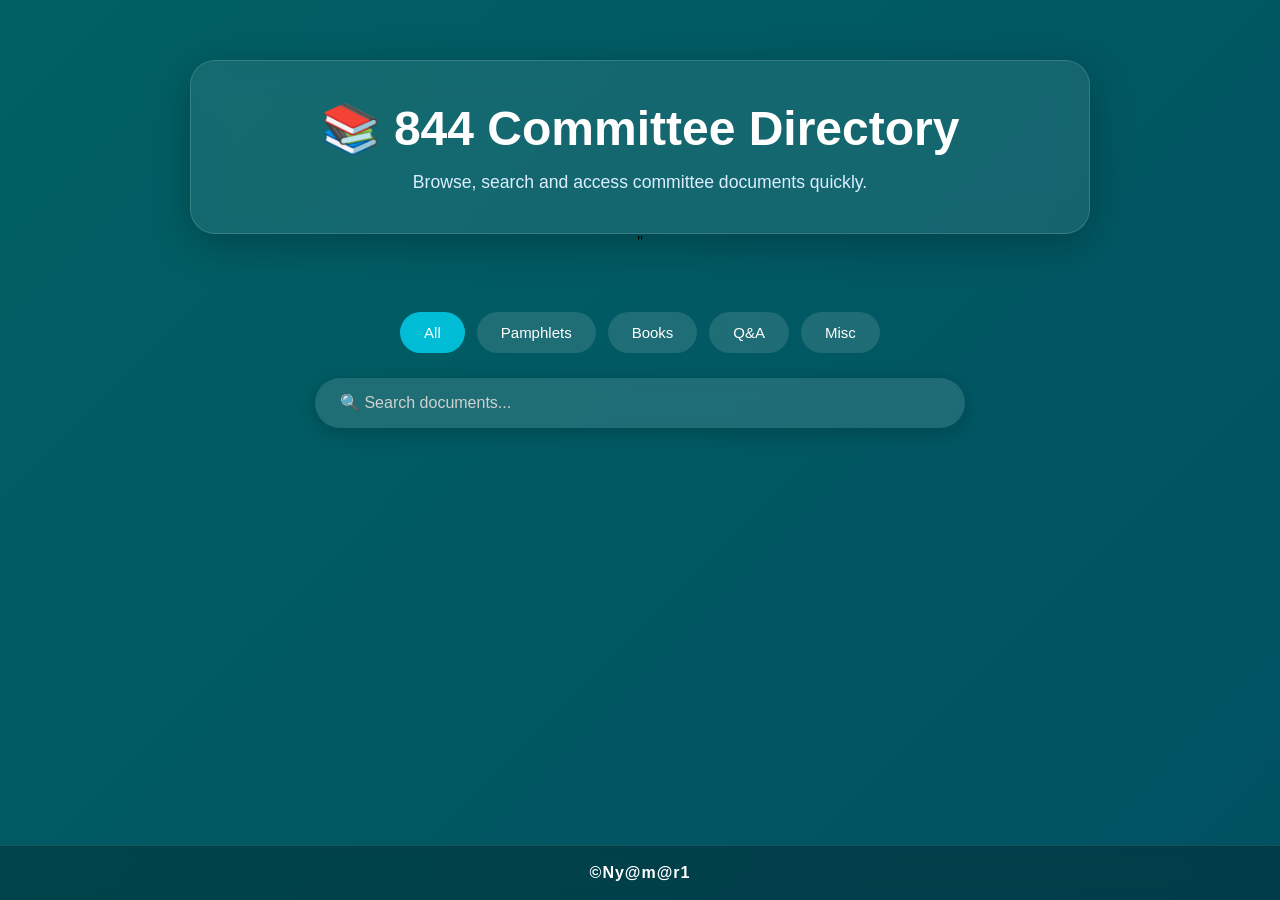
==== 844Committee.html @ 9ddcf1c5 "Add files via upload" ====
<body>

<div class="page">

<header>
    <div class="hero">
        <h1>📚 844 Committee Directory</h1>
        <p>Browse, search and access committee documents quickly.</p>
    </div>
    <link href="style.css" rel="stylesheet" />"
</header>

<section class="controls-container">

    <div class="filter-controls">
        <button class="filter-btn active" data-filter="all">All</button>
        <button class="filter-btn" data-filter="pamphlets">Pamphlets</button>
        <button class="filter-btn" data-filter="books">Books</button>
        <button class="filter-btn" data-filter="q&a">Q&A</button>
        <button class="filter-btn" data-filter="misc">Misc</button>
    </div>

    <div class="search-wrapper">
        <input
        type="text"
        id="document-search"
        placeholder="🔍 Search documents...">
    </div>

</section>

<main
id="document-gallery"
class="document-gallery">
</main>

<footer>
    ©Ny@m@r1
</footer>

</div>
<script src="json.js"></script>
<script src="script.js"></script>
</body>
---- style.css ----
:root{

--primary:#00BCD4;
--secondary:#4DD0E1;
--dark:#102027;
--light:#ECEFF1;
--glass:rgba(255,255,255,.12);

}

*{

margin:0;
padding:0;
box-sizing:border-box;

}

body{

font-family:Segoe UI,Tahoma,sans-serif;

background:linear-gradient(-45deg,#102027,#263238,#004D61,#006064);

background-size:400% 400%;

animation:bg 15s ease infinite;

min-height:100vh;

display:flex;

}

@keyframes bg{

0%{background-position:0 50%;}

50%{background-position:100% 50%;}

100%{background-position:0 50%;}

}

.page{

display:flex;

flex-direction:column;

width:100%;

min-height:100vh;

}

header{

padding:60px 20px 30px;

text-align:center;

}

.hero{

max-width:900px;

margin:auto;

padding:40px;

background:rgba(255,255,255,.08);

backdrop-filter:blur(15px);

border:1px solid rgba(255,255,255,.15);

border-radius:25px;

box-shadow:0 10px 40px rgba(0,0,0,.25);

}

.hero h1{

font-size:3rem;

color:white;

margin-bottom:15px;

}

.hero p{

color:#dbefff;

font-size:1.1rem;

}

.controls-container{

padding:30px;

display:flex;

flex-direction:column;

align-items:center;

gap:25px;

}

.filter-controls{

display:flex;

flex-wrap:wrap;

justify-content:center;

gap:12px;

}

.filter-btn{

padding:12px 24px;

border:none;

border-radius:40px;

background:rgba(255,255,255,.12);

color:white;

cursor:pointer;

font-size:15px;

transition:.3s;

backdrop-filter:blur(12px);

}

.filter-btn:hover{

background:var(--primary);

transform:translateY(-3px);

box-shadow:0 8px 20px rgba(0,188,212,.35);

}

.filter-btn.active{

background:var(--primary);

color:white;

}

.search-wrapper{

width:100%;

max-width:650px;

}

#document-search{

width:100%;

padding:16px 25px;

border-radius:50px;

border:none;

font-size:16px;

outline:none;

background:rgba(255,255,255,.12);

color:white;

backdrop-filter:blur(10px);

box-shadow:0 5px 20px rgba(0,0,0,.2);

transition:.3s;

}

#document-search::placeholder{

color:#d0d0d0;

}

#document-search:focus{

background:rgba(255,255,255,.18);

box-shadow:0 0 25px rgba(0,188,212,.5);

}

.document-gallery{

flex:1;

display:grid;

grid-template-columns:repeat(auto-fit,minmax(300px,1fr));

gap:30px;

padding:20px 40px 60px;

}

.document-card{

background:rgba(255,255,255,.12);

backdrop-filter:blur(14px);

border-radius:20px;

padding:25px;

border:1px solid rgba(255,255,255,.12);

box-shadow:0 10px 30px rgba(0,0,0,.25);

transition:.35s;

display:flex;

flex-direction:column;

justify-content:space-between;

}

.document-card:hover{

transform:translateY(-8px);

box-shadow:0 18px 35px rgba(0,188,212,.25);

}

.document-card h3{

color:white;

margin-bottom:12px;

font-size:1.3rem;

}

.document-card p{

color:#d7f7ff;

margin-bottom:20px;

}

.document-card a{

text-decoration:none;

}

.open-btn{

width:100%;

padding:13px;

border:none;

border-radius:30px;

background:linear-gradient(135deg,#00BCD4,#0097A7);

color:white;

font-weight:bold;

font-size:15px;

cursor:pointer;

transition:.3s;

}

.open-btn:hover{

transform:scale(1.04);

box-shadow:0 10px 25px rgba(0,188,212,.45);

}

footer{

margin-top:auto;

padding:18px;

text-align:center;

color:white;

font-weight:600;

letter-spacing:1px;

background:rgba(0,0,0,.25);

backdrop-filter:blur(10px);

border-top:1px solid rgba(255,255,255,.1);

}

@media(max-width:700px){

.hero h1{

font-size:2rem;

}

.hero{

padding:30px 20px;

}

.document-gallery{

padding:20px;

}

.filter-btn{

font-size:14px;

padding:10px 18px;

}

}
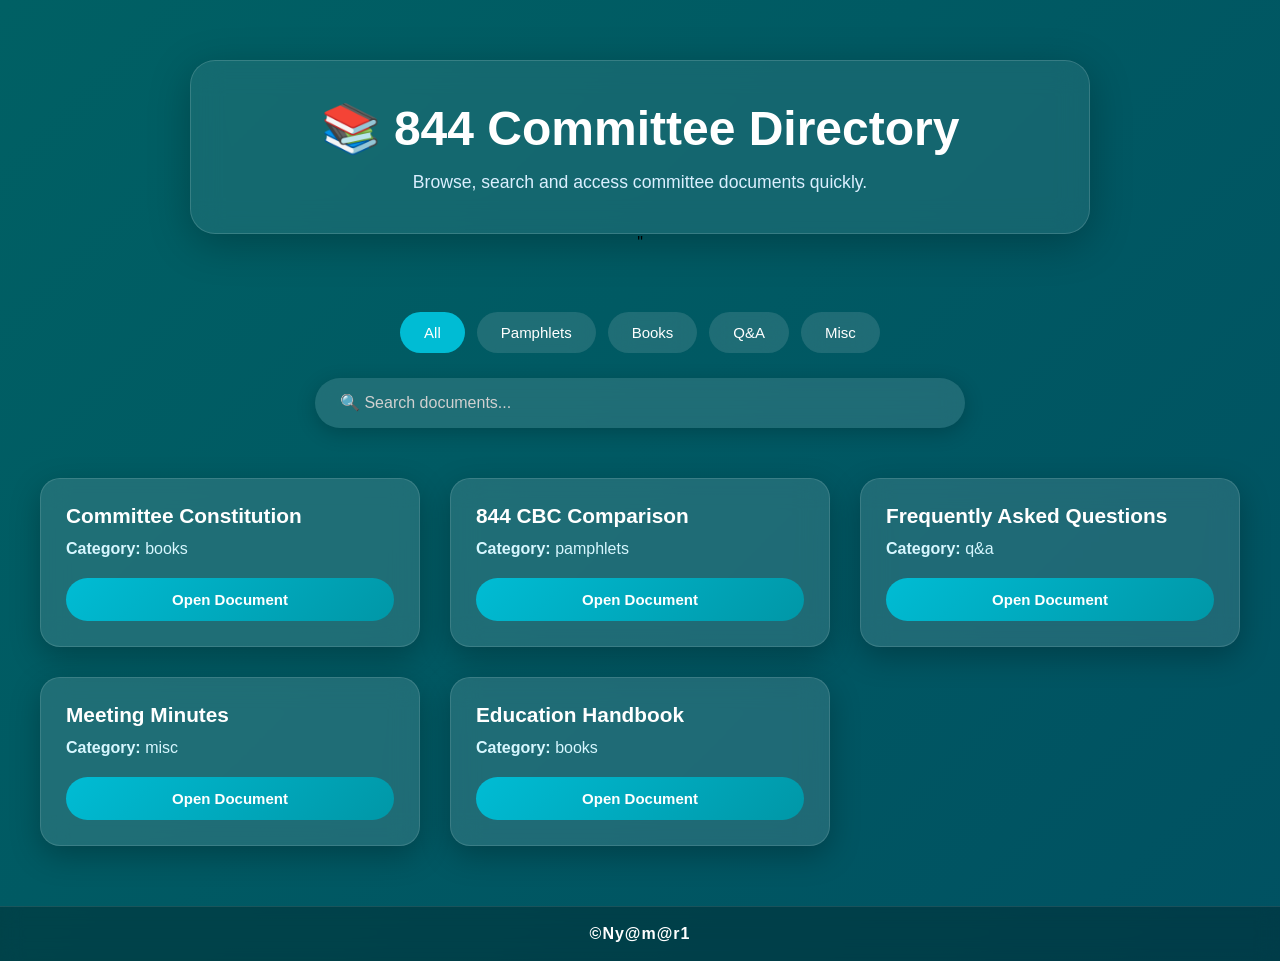
==== commit 04faa0fa: "Update 844Committee.html" ====
--- a/844Committee.html
+++ b/844Committee.html
@@ -1,7 +1,11 @@
+<html>
+<head>
+<title>Committee Directory</title>
+ <meta name="viewport" content="width=device-width, initial-scale=1.0">
+</head>
 <body>
 
 <div class="page">
-
 <header>
     <div class="hero">
         <h1>📚 844 Committee Directory</h1>
@@ -41,4 +45,5 @@
 </div>
 <script src="json.js"></script>
 <script src="script.js"></script>
-</body>+</body>
+</html>
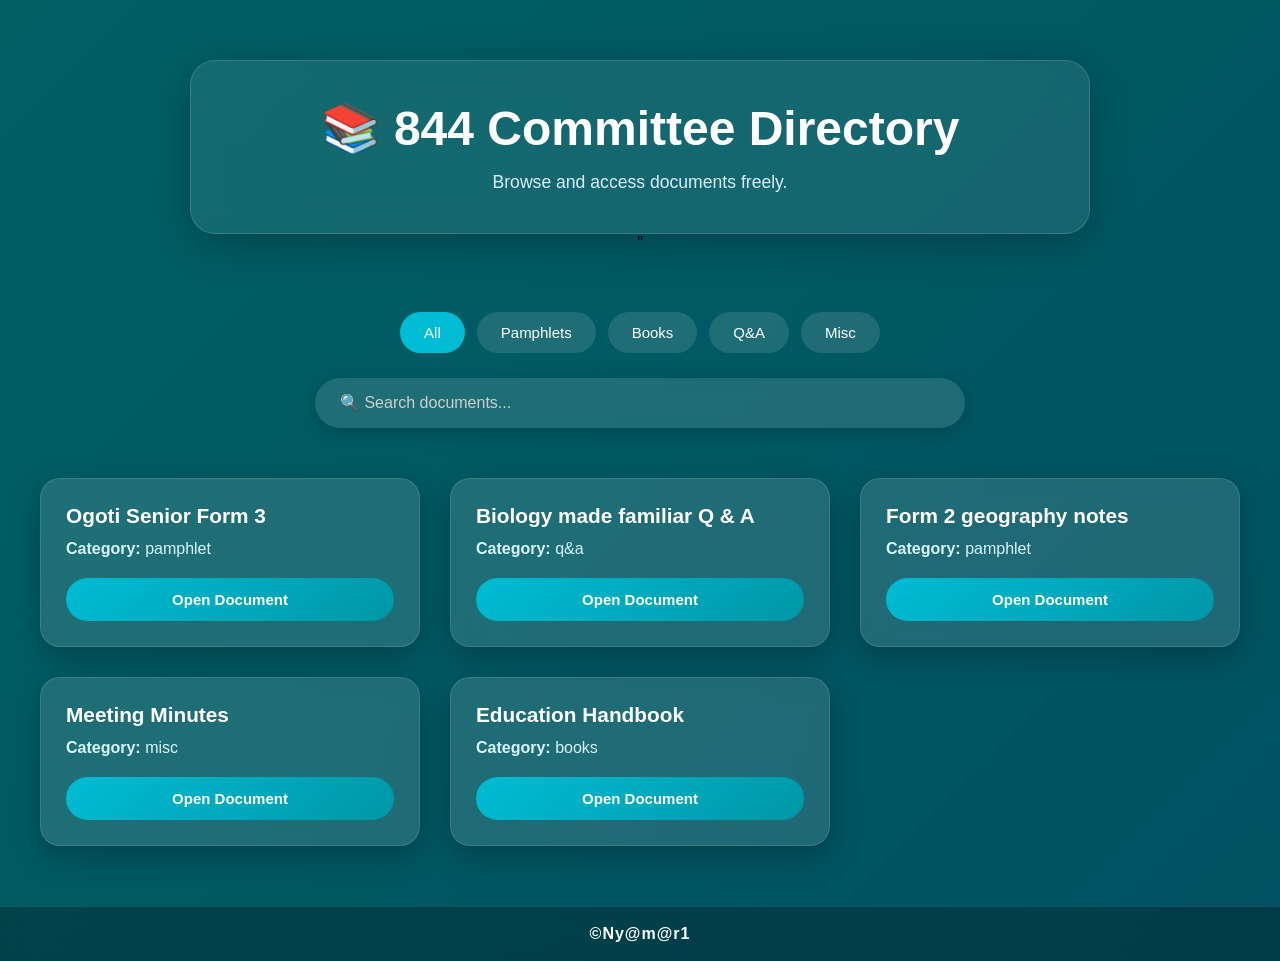
==== commit 8d28fee5: "Update 844Committee.html" ====
--- a/844Committee.html
+++ b/844Committee.html
@@ -9,7 +9,7 @@
 <header>
     <div class="hero">
         <h1>📚 844 Committee Directory</h1>
-        <p>Browse, search and access committee documents quickly.</p>
+        <p>Browse and access documents freely.</p>
     </div>
     <link href="style.css" rel="stylesheet" />"
 </header>
